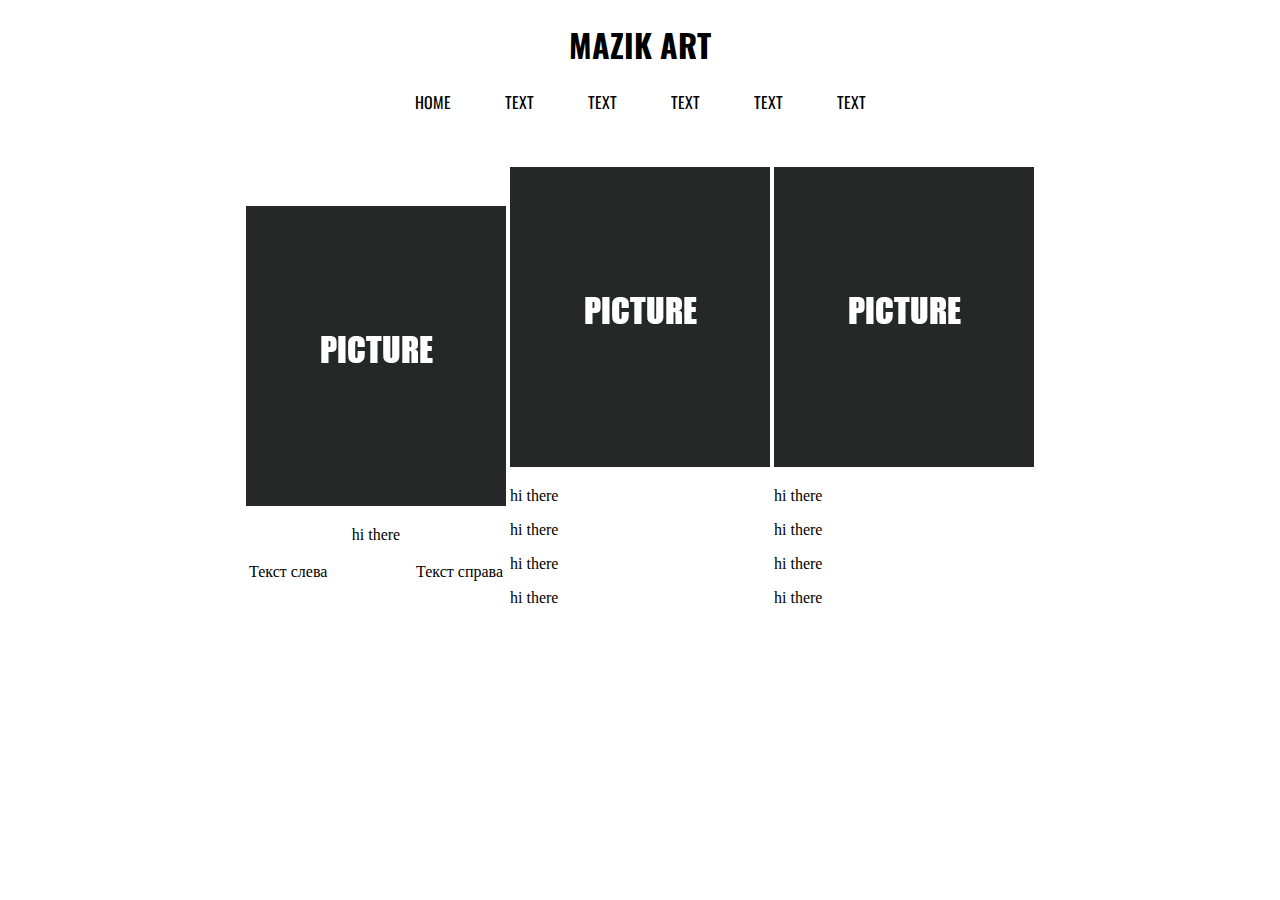
==== index.html @ f8493e62 "Add files via upload" ====
<!DOCTYPE html>
<html lang="en">
<head>
	<meta charset="UTF-8">
	<title>MAZIK'S ART</title>
	<link href="style.css" rel="stylesheet">
	<link href="https://fonts.googleapis.com/css?family=Oswald&display=swap" rel="stylesheet"> 
</head>
<body>
	<header id="header">
		<h1 div = "nameofpage" align="center">MAZIK ART</h1>
		<div align="center">
			<a class="top" href="">HOME</a>
			<a class="top" href="">TEXT</a>
			<a class="top" href="">TEXT</a>
			<a class="top" href="">TEXT</a>
			<a class="top" href="">TEXT</a>
			<a class="top" href="">TEXT</a>
		</div>
	</header>
	<table align="center" class="main">
		<tr>
			<td class="left">
				<img src="picture.png">
				<p align="center">hi there</p>
				 <table class="text">
   				<tr>
    				<td>Текст слева</td>
    				<td class="rightcol" align="right">Текст справа</td>
   				</tr>
  			</table> 
			</td>
			<td class="center">
				<img src="picture.png">
				<p>hi there</p>
				<p>hi there</p>
				<p>hi there</p>
				<p>hi there</p>
			</td>
			<td class="right">
				<img src="picture.png">
				<p>hi there</p>
				<p>hi there</p>
				<p>hi there</p>
				<p>hi there</p>
			</td>
			
		</tr>
	</table>
</body>
</html>
---- style.css ----
header {
	font-family: 'Oswald', sans-serif;
	margin-bottom: 50px;
}

a {
	color: black;
	text-decoration: none;
}

a:hover {
	color: red;
	transition: 0.5s;
}

.top {
	margin: 25px;
}

table.main {
	width: 600px;
	vertical-align: top;
}

table.text {
	width: 100%;
}
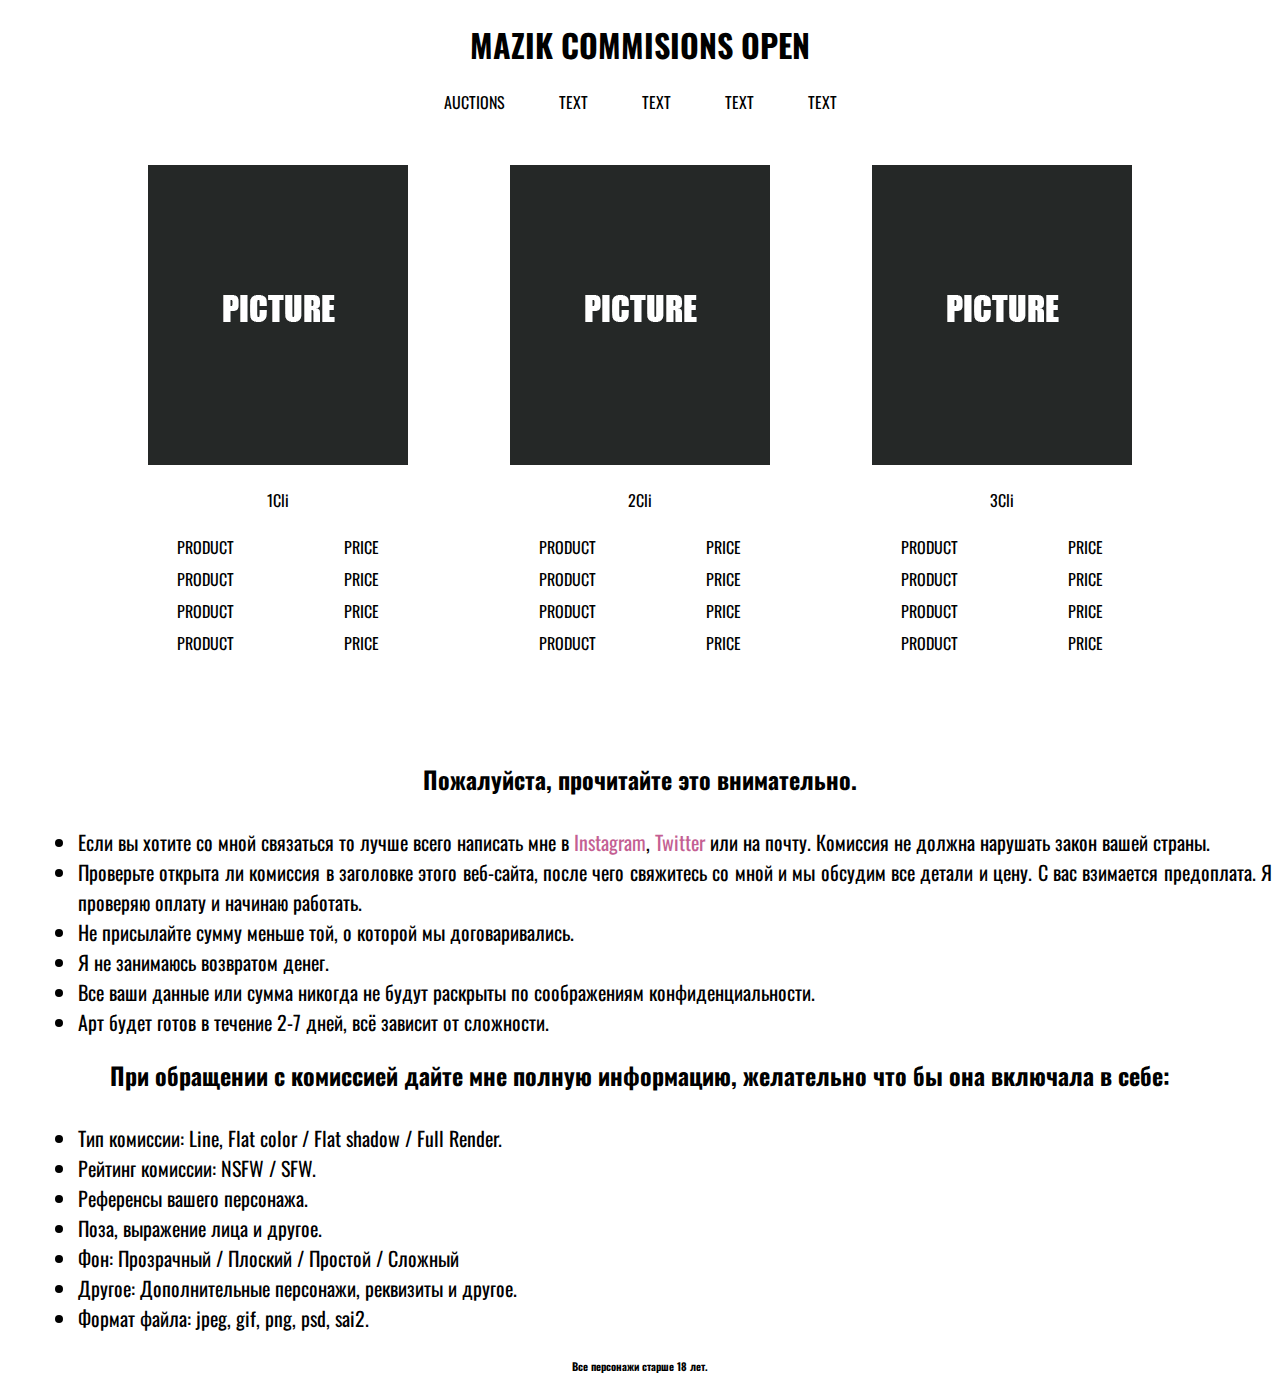
==== commit cdf109fc: "Add files via upload" ====
--- a/index.html
+++ b/index.html
@@ -8,44 +8,128 @@
 </head>
 <body>
 	<header id="header">
-		<h1 div = "nameofpage" align="center">MAZIK ART</h1>
+		<h1 div = "nameofpage" align="center">MAZIK COMMISIONS OPEN</h1>
 		<div align="center">
-			<a class="top" href="">HOME</a>
-			<a class="top" href="">TEXT</a>
+			<a class="top" href="https://ych.commishes.com/user/Mazik/">AUCTIONS</a>
 			<a class="top" href="">TEXT</a>
 			<a class="top" href="">TEXT</a>
 			<a class="top" href="">TEXT</a>
 			<a class="top" href="">TEXT</a>
 		</div>
 	</header>
-	<table align="center" class="main">
+	<table align="center" class="pictures">
 		<tr>
-			<td class="left">
+			<td class="left">													<!-- левая картинка и цены -->
 				<img src="picture.png">
-				<p align="center">hi there</p>
-				 <table class="text">
-   				<tr>
-    				<td>Текст слева</td>
-    				<td class="rightcol" align="right">Текст справа</td>
-   				</tr>
-  			</table> 
 			</td>
 			<td class="center">
 				<img src="picture.png">
-				<p>hi there</p>
-				<p>hi there</p>
-				<p>hi there</p>
-				<p>hi there</p>
 			</td>
 			<td class="right">
 				<img src="picture.png">
-				<p>hi there</p>
-				<p>hi there</p>
-				<p>hi there</p>
-				<p>hi there</p>
 			</td>
-			
+			<!--<td class="commishes">
+				<a href="https://ych.commishes.com/user/Mazik/"><img src="commishes.png" alt="">
+			</td> -->
+		</tr>
+		<tr>
+			<td>
+				<p align="center">1Cli</p>
+			</td>
+			<td>
+				<p align="center">2Cli</p>
+			</td>
+			<td>
+				<p align="center">3Cli</p>
+			</td>
+		</tr>
+		<tr>
+			<td>
+				<table align="center" class="price">
+					<tr>
+						<td align="left">PRODUCT</td>
+						<td align="right" class="price">PRICE</td>
+					</tr>
+					<tr>
+						<td>PRODUCT</td>
+						<td align="right">PRICE</td>
+					</tr>
+					<tr>
+						<td>PRODUCT</td>
+						<td align="right">PRICE</td>
+					</tr>
+					<tr>
+						<td>PRODUCT</td>
+						<td align="right">PRICE</td>
+					</tr>
+				</table>
+			</td>
+			<td>
+				<table align="center" class="price">
+					<tr>
+						<td align="left">PRODUCT</td>
+						<td align="right" class="price">PRICE</td>
+					</tr>
+					<tr>
+						<td>PRODUCT</td>
+						<td align="right">PRICE</td>
+					</tr>
+					<tr>
+						<td>PRODUCT</td>
+						<td align="right">PRICE</td>
+					</tr>
+					<tr>
+						<td>PRODUCT</td>
+						<td align="right">PRICE</td>
+					</tr>
+				</table>
+			</td>
+			</td>
+			<td>
+				<table align="center" class="price">
+					<tr>
+						<td align="left">PRODUCT</td>
+						<td align="right" class="price">PRICE</td>
+					</tr>
+					<tr>
+						<td>PRODUCT</td>
+						<td align="right">PRICE</td>
+					</tr>
+					<tr>
+						<td>PRODUCT</td>
+						<td align="right">PRICE</td>
+					</tr>
+					<tr>
+						<td>PRODUCT</td>
+						<td align="right">PRICE</td>
+					</tr>
+				</table>
+			</td>
+			</td>
 		</tr>
 	</table>
+	<div class="text">
+		<h2 align="center" class="htext">Пожалуйста, прочитайте это внимательно.</h2>
+		<ul>
+			<li align="justify">Если вы хотите со мной связаться то лучше всего написать мне в <a class="links" href="index.html">Instagram</a>, <a href="index.html" class="links">Twitter</a> или на почту. 	Комиссия не должна нарушать закон вашей страны.</li>
+			<li align="justify">Проверьте открыта ли комиссия в заголовке этого веб-сайта, после чего свяжитесь со мной и мы обсудим все детали и цену. С вас взимается предоплата. Я проверяю оплату и начинаю работать.</li>
+			<li align="justify">Не присылайте cумму меньше той, о которой мы договаривались.</li>
+			<li align="justify">Я не занимаюсь возвратом денег.</li>
+			<li align="justify">Все ваши данные или сумма никогда не будут раскрыты по соображениям конфиденциальности.</li>
+			<li align="justify">Арт будет готов в течение 2-7 дней, всё зависит от сложности.</li>
+		</ul>
+		<h2 align="center" class="htext">При обращении с комиссией дайте мне полную информацию, желательно что бы она включала в себе:</h2>
+		<ul>
+			<li>Тип комиссии: Line, Flat color / Flat shadow / Full Render.</li>
+			<li>Рейтинг комиссии: NSFW / SFW.</li>
+			<li>Референсы вашего персонажа.</li>
+			<li>Поза, выражение лица и другое.</li>
+			<li>Фон: Прозрачный / Плоский / Простой / Сложный</li>
+			<li>Другое: Дополнительные персонажи, реквизиты и другое.</li>
+			<li>Формат файла: jpeg, gif, png, psd, sai2.</li>
+
+		</ul>
+		<h6 align="center">Все персонажи старше 18 лет.</h6>
+	</div>
 </body>
 </html>--- a/style.css
+++ b/style.css
@@ -1,14 +1,17 @@
+body {
+	font-family: 'Oswald', sans-serif;
+}
+
 header {
-	font-family: 'Oswald', sans-serif;
 	margin-bottom: 50px;
 }
 
-a {
+a.top {
 	color: black;
 	text-decoration: none;
 }
 
-a:hover {
+a.top:hover {
 	color: red;
 	transition: 0.5s;
 }
@@ -17,11 +20,36 @@
 	margin: 25px;
 }
 
-table.main {
+table.pictures {						
 	width: 600px;
 	vertical-align: top;
+	border-spacing: 100px 0px;    
+	margin-bottom: 100px
 }
 
 table.text {
 	width: 100%;
+}
+
+td.price {
+	margin-left: 40px;
+}
+
+table.price {
+	width: 80%;
+	height: 130px;
+}
+
+li {
+	font-size: 20px;
+	margin-left: 30px;
+}
+
+h2.htext {
+	margin-bottom: 30px;
+}
+
+a.links {
+	color: rgb(196, 95, 147);
+	text-decoration: none;
 }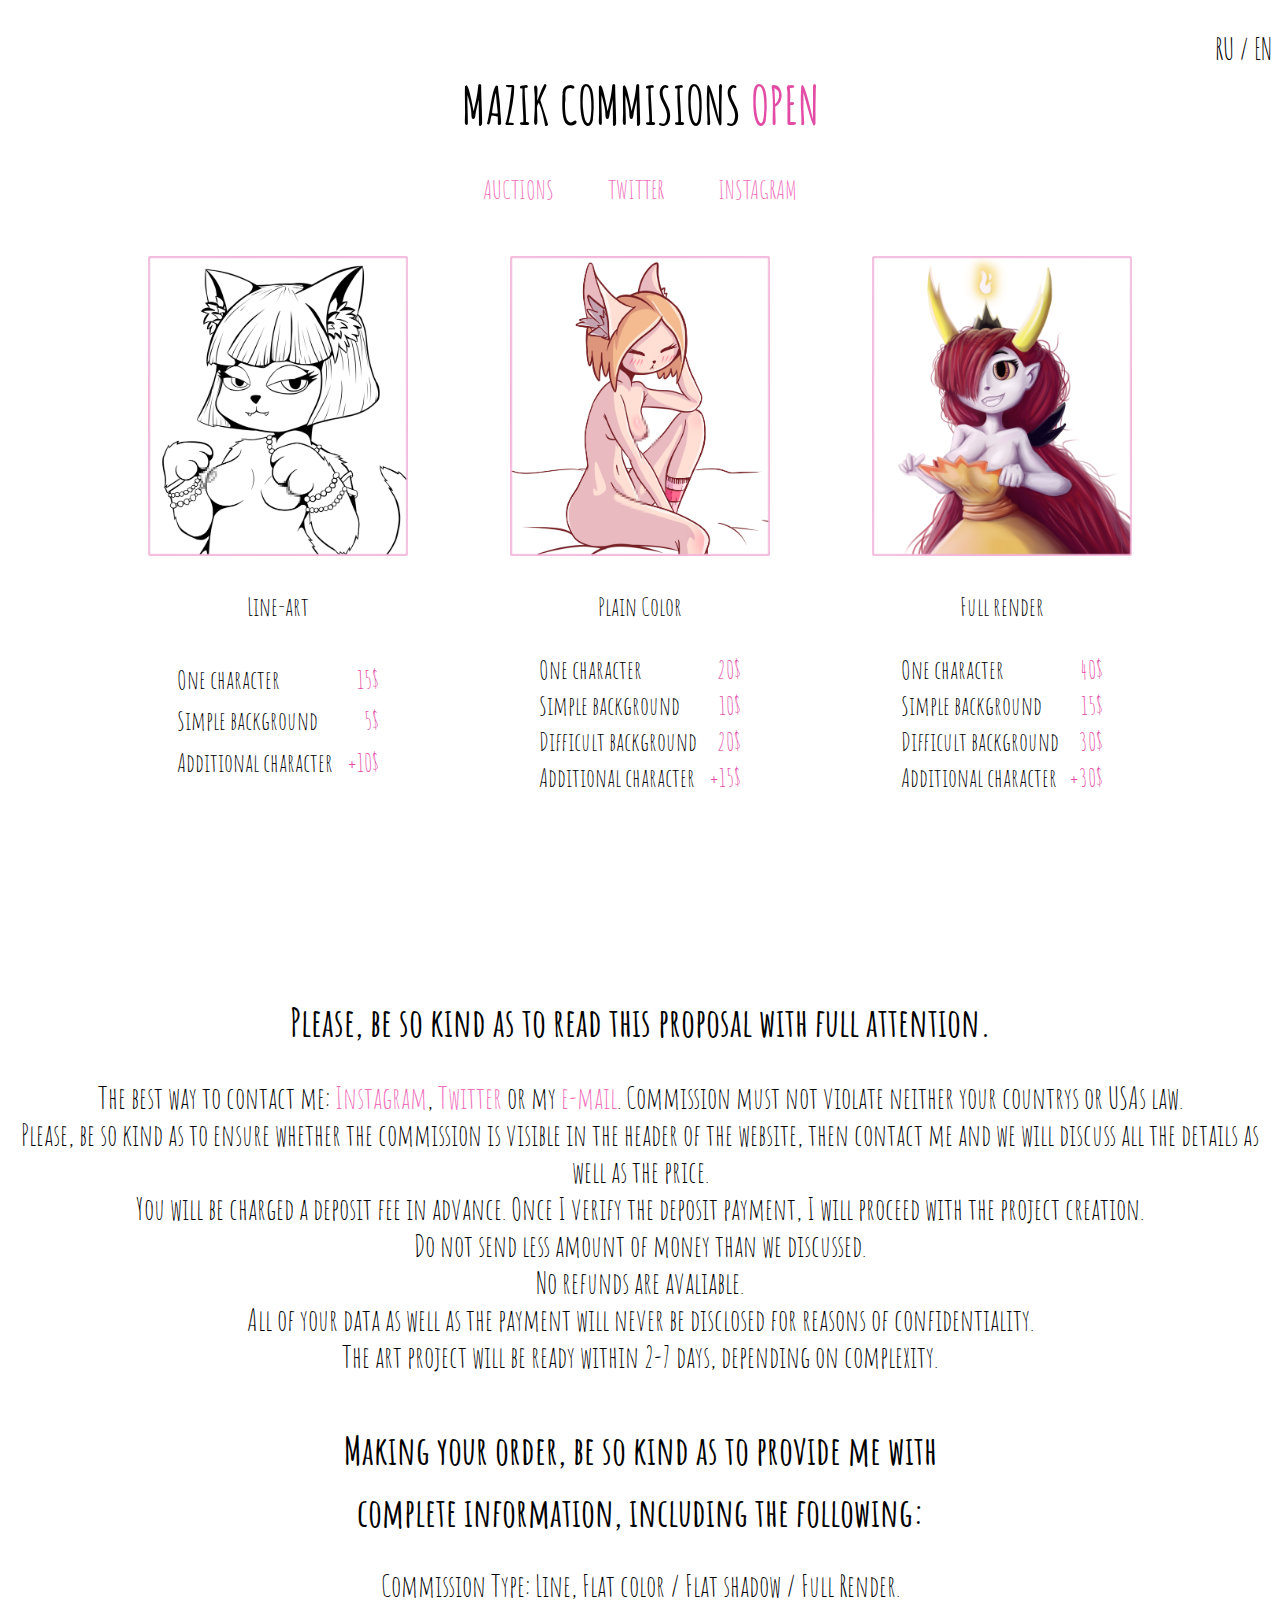
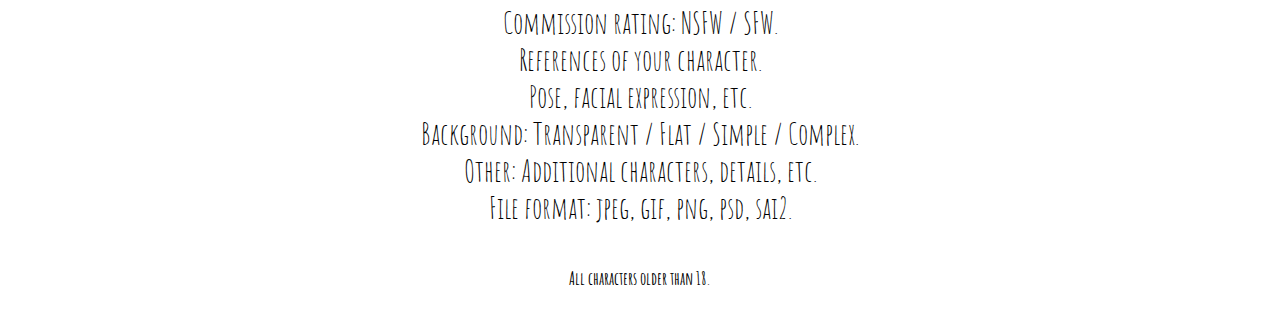
==== commit 2a3c157f: "Add files via upload" ====
--- a/index.html
+++ b/index.html
@@ -4,29 +4,31 @@
 	<meta charset="UTF-8">
 	<title>MAZIK'S ART</title>
 	<link href="style.css" rel="stylesheet">
-	<link href="https://fonts.googleapis.com/css?family=Oswald&display=swap" rel="stylesheet"> 
+	<script src="js/jquery-3.4.1.min.js"></script>
+	<script src="js/main.js"></script>
+	<!-- <link href="https://fonts.googleapis.com/css?family=Oswald&display=swap" rel="stylesheet"> -->
+	<link href="https://fonts.googleapis.com/css?family=Amatic+SC&display=swap" rel="stylesheet"> 
 </head>
 <body>
 	<header id="header">
-		<h1 div = "nameofpage" align="center">MAZIK COMMISIONS OPEN</h1>
+		<p align="right" class="langselect"><a class="langRU">RU</a> / <a class="langEN">EN</a></p>
+		<h1 div = "nameofpage" align="center">MAZIK COMMISIONS <a class="color">OPEN</a></h1>
 		<div align="center">
 			<a class="top" href="https://ych.commishes.com/user/Mazik/">AUCTIONS</a>
-			<a class="top" href="">TEXT</a>
-			<a class="top" href="">TEXT</a>
-			<a class="top" href="">TEXT</a>
-			<a class="top" href="">TEXT</a>
+			<a class="top" href="https://twitter.com/mazikart">TWITTER</a>
+			<a class="top" href="https://www.instagram.com/mazikart/">INSTAGRAM</a>
 		</div>
 	</header>
 	<table align="center" class="pictures">
 		<tr>
 			<td class="left">													<!-- левая картинка и цены -->
-				<img src="picture.png">
+				<img src="img\1.png" width="260" height="300">
 			</td>
 			<td class="center">
-				<img src="picture.png">
+				<img src="img\2.png" width="260" height="300">
 			</td>
 			<td class="right">
-				<img src="picture.png">
+				<img src="img\3.png" width="260" height="300">
 			</td>
 			<!--<td class="commishes">
 				<a href="https://ych.commishes.com/user/Mazik/"><img src="commishes.png" alt="">
@@ -34,53 +36,53 @@
 		</tr>
 		<tr>
 			<td>
-				<p align="center">1Cli</p>
+				<p align="center">Лайн-арт</p>
 			</td>
 			<td>
-				<p align="center">2Cli</p>
+				<p align="center">Плоский Цвет</p>
 			</td>
 			<td>
-				<p align="center">3Cli</p>
+				<p align="center">Полный рендер</p>
 			</td>
 		</tr>
 		<tr>
 			<td>
 				<table align="center" class="price">
 					<tr>
-						<td align="left">PRODUCT</td>
-						<td align="right" class="price">PRICE</td>
+						<td align="left" class="onecharacter">Один персонаж</td>
+						<td align="right" class="color">15$</td>
 					</tr>
 					<tr>
-						<td>PRODUCT</td>
-						<td align="right">PRICE</td>
+						<td class="simpleback">Простой фон</td>
+						<td align="right" class="color">5$</td>
 					</tr>
 					<tr>
-						<td>PRODUCT</td>
-						<td align="right">PRICE</td>
+						<td class="person">Дополнительный персонаж</td>
+						<td align="right" class="color">+10$</td>
 					</tr>
 					<tr>
-						<td>PRODUCT</td>
-						<td align="right">PRICE</td>
+						<td></td>
+						<td align="right" class="color"></td>
 					</tr>
 				</table>
 			</td>
 			<td>
 				<table align="center" class="price">
 					<tr>
-						<td align="left">PRODUCT</td>
-						<td align="right" class="price">PRICE</td>
+						<td align="left" class="onecharacter">Один персонаж</td>
+						<td align="right" class="color">20$</td>
 					</tr>
 					<tr>
-						<td>PRODUCT</td>
-						<td align="right">PRICE</td>
+						<td class="simpleback">Простой фон</td>
+						<td align="right" class="color">10$</td>
 					</tr>
 					<tr>
-						<td>PRODUCT</td>
-						<td align="right">PRICE</td>
+						<td class="hardback">Сложный фон</td>
+						<td align="right" class="color">20$</td>
 					</tr>
 					<tr>
-						<td>PRODUCT</td>
-						<td align="right">PRICE</td>
+						<td class="person">Дополнительный персонаж</td>
+						<td align="right" class="color">+15$</td>
 					</tr>
 				</table>
 			</td>
@@ -88,20 +90,20 @@
 			<td>
 				<table align="center" class="price">
 					<tr>
-						<td align="left">PRODUCT</td>
-						<td align="right" class="price">PRICE</td>
+						<td align="left" class="onecharacter">Один персонаж</td>
+						<td align="right" class="color">40$</td>
 					</tr>
 					<tr>
-						<td>PRODUCT</td>
-						<td align="right">PRICE</td>
+						<td class="simpleback">Простой фон</td>
+						<td align="right" class="color">15$</td>
 					</tr>
 					<tr>
-						<td>PRODUCT</td>
-						<td align="right">PRICE</td>
+						<td class="hardback">Сложный фон</td>
+						<td align="right" class="color">30$</td>
 					</tr>
 					<tr>
-						<td>PRODUCT</td>
-						<td align="right">PRICE</td>
+						<td class="person">Дополнительный персонаж</td>
+						<td align="right" class="color">+30$</td>
 					</tr>
 				</table>
 			</td>
@@ -109,22 +111,23 @@
 		</tr>
 	</table>
 	<div class="text">
-		<h2 align="center" class="htext">Пожалуйста, прочитайте это внимательно.</h2>
-		<ul>
-			<li align="justify">Если вы хотите со мной связаться то лучше всего написать мне в <a class="links" href="index.html">Instagram</a>, <a href="index.html" class="links">Twitter</a> или на почту. 	Комиссия не должна нарушать закон вашей страны.</li>
-			<li align="justify">Проверьте открыта ли комиссия в заголовке этого веб-сайта, после чего свяжитесь со мной и мы обсудим все детали и цену. С вас взимается предоплата. Я проверяю оплату и начинаю работать.</li>
-			<li align="justify">Не присылайте cумму меньше той, о которой мы договаривались.</li>
-			<li align="justify">Я не занимаюсь возвратом денег.</li>
-			<li align="justify">Все ваши данные или сумма никогда не будут раскрыты по соображениям конфиденциальности.</li>
-			<li align="justify">Арт будет готов в течение 2-7 дней, всё зависит от сложности.</li>
+		<h2 align="center" class="htext">Пожалуйста, прочитайте это внимательно!</h2>
+		<ul align="center">
+			<li align="center">Если Вы хотите со мной связаться то лучше всего написать мне в <a class="links" href="https://www.instagram.com/mazikart/">Instagram</a>, <a href="https://twitter.com/mazikart" class="links">Twitter</a>, или на <a class="links" href="egorkamazik@gmail.com?=По поводу арта.">почту</a>. Комиссия не должна нарушать закон Вашей страны.</li>
+			<li align="center">Проверьте, открыта ли комиссия в заголовке этого веб-сайта, после чего свяжитесь со мной и мы обсудим все детали и цену. С Вас взимается предоплата. Я проверяю оплату и начинаю работать.</li>
+			<li align="center">Не присылайте cумму меньше той, о которой мы договаривались.</li>
+			<li align="center">Я не занимаюсь возвратом средств.</li>
+			<li align="center">Все Ваши данные и сумма никогда не будут раскрыты по соображениям конфиденциальности.</li>
+			<li align="center">Арт будет готов в течение 2-7 дней, всё зависит от сложности.</li>
 		</ul>
-		<h2 align="center" class="htext">При обращении с комиссией дайте мне полную информацию, желательно что бы она включала в себе:</h2>
+		<h2 align="center" class="htext1">При обращении с комиссией дайте мне полную информацию, </h2>
+		<h2 align="center" class="htext2">желательно, чтобы она включала в себя:</h2>
 		<ul>
 			<li>Тип комиссии: Line, Flat color / Flat shadow / Full Render.</li>
 			<li>Рейтинг комиссии: NSFW / SFW.</li>
 			<li>Референсы вашего персонажа.</li>
 			<li>Поза, выражение лица и другое.</li>
-			<li>Фон: Прозрачный / Плоский / Простой / Сложный</li>
+			<li>Фон: Прозрачный / Плоский / Простой / Сложный.</li>
 			<li>Другое: Дополнительные персонажи, реквизиты и другое.</li>
 			<li>Формат файла: jpeg, gif, png, psd, sai2.</li>
 
--- a/style.css
+++ b/style.css
@@ -1,5 +1,22 @@
+.langselect {
+  -moz-user-select: none;
+   -khtml-user-select: none;
+   -webkit-user-select: none;
+
+   /*
+     Introduced in IE 10.
+     See http://ie.microsoft.com/testdrive/HTML5/msUserSelect/
+   */
+   -ms-user-select: none;
+   user-select: none;
+   font-size: 30px;
+}
+
 body {
-	font-family: 'Oswald', sans-serif;
+	/*font-family: 'Oswald', sans-serif; */
+	font-family: 'Amatic SC', cursive;
+	/*font-weight: bold; */
+	font-size: 26px;
 }
 
 header {
@@ -7,14 +24,14 @@
 }
 
 a.top {
-	color: black;
+	color: rgb(240, 112, 187);
 	text-decoration: none;
 }
 
-a.top:hover {
+/*a.top:hover {
 	color: red;
 	transition: 0.5s;
-}
+}*/
 
 .top {
 	margin: 25px;
@@ -24,7 +41,7 @@
 	width: 600px;
 	vertical-align: top;
 	border-spacing: 100px 0px;    
-	margin-bottom: 100px
+	margin-bottom: 200px;
 }
 
 table.text {
@@ -41,15 +58,42 @@
 }
 
 li {
-	font-size: 20px;
-	margin-left: 30px;
+	font-size: 30px;
+	/*margin-left: 375px;
+	margin-right: 375px;*/
+	text-align: center;
 }
 
-h2.htext {
+
+h2.htext1 {
+	margin-top: 50px;
+}
+
+h2.htext2 {
 	margin-bottom: 30px;
+	margin-top: -20px;
 }
 
 a.links {
-	color: rgb(196, 95, 147);
+	color: rgb(240, 112, 187);
 	text-decoration: none;
-}+}
+
+.color {
+	color: rgb(227, 76, 164);
+}
+
+img.photos {
+	height: 300px;
+	weight: 260px;
+}
+
+p.langselect {
+	margin-bottom: -30px; 
+	color: black;
+}
+
+ul {
+	padding: 0 0 0 0px;  
+}
+
